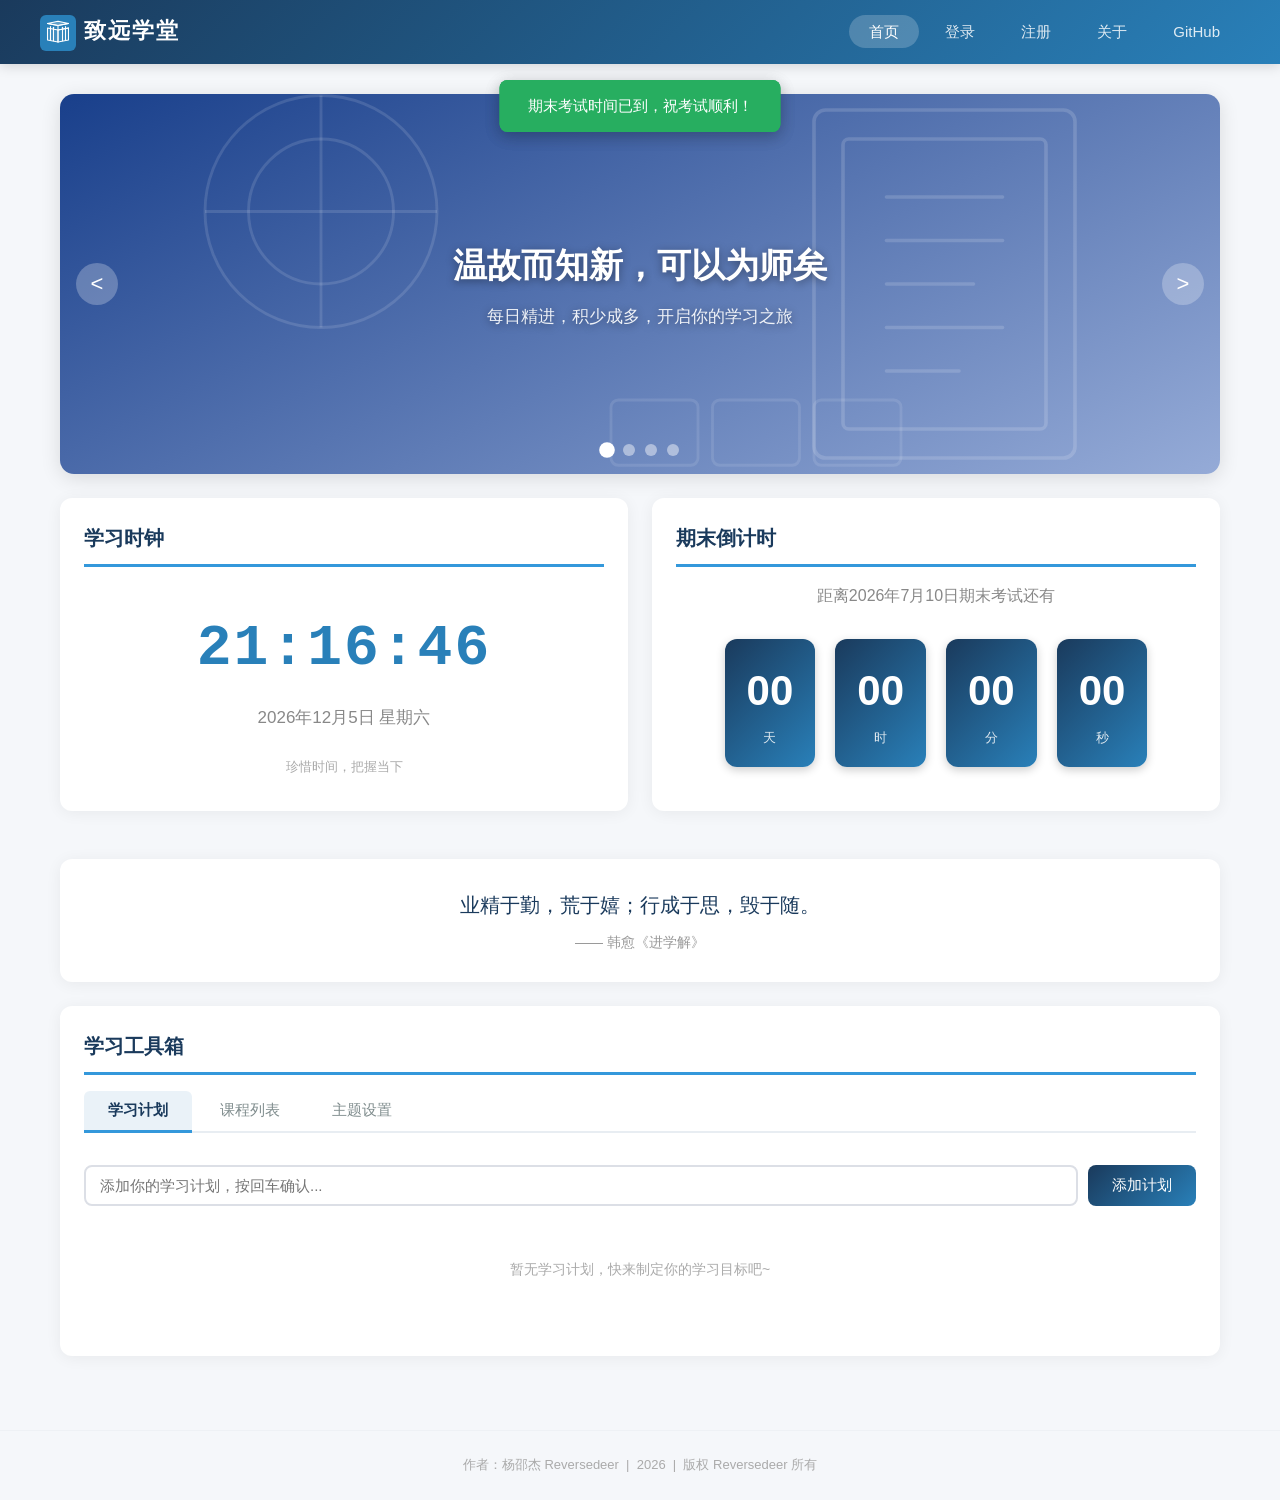
==== index.html @ 6df93d85 "JS课程综合实践作业 - 致远学堂 一个基于HTML/CSS/原生JavaScript的在线学习平台，包含4个页面： - 首页（轮播图、时钟、倒计时、Tab选项卡、学习计划、课程列表、主题切换） - " ====
<!DOCTYPE html>
<html lang="zh-CN">
<head>
  <meta charset="UTF-8">
  <meta name="viewport" content="width=device-width, initial-scale=1.0">
  <title>致远学堂 - 在线学习平台</title>
  <link rel="icon" type="image/svg+xml" href="images/logo.svg">
  <link rel="stylesheet" href="css/style.css">
</head>
<body>

  <nav class="navbar">
    <div class="logo"><img src="images/logo.svg" alt="logo" class="logo-img">致远学堂</div>
    <ul class="nav-links">
      <li><a href="index.html" class="active">首页</a></li>
      <li><a href="login.html">登录</a></li>
      <li><a href="register.html">注册</a></li>
      <li><a href="about.html">关于</a></li>
      <li><a href="https://github.com/Reversedeer/js-home" target="_blank">GitHub</a></li>
    </ul>
  </nav>

  <div class="container">

    <div class="carousel">
      <div class="slides">
        <div class="slide active">
          <div class="slide-content">
            <h3>温故而知新，可以为师矣</h3>
            <p>每日精进，积少成多，开启你的学习之旅</p>
          </div>
        </div>
        <div class="slide">
          <div class="slide-content">
            <h3>学如逆水行舟，不进则退</h3>
            <p>制定学习计划，坚持每日打卡，遇见更好的自己</p>
          </div>
        </div>
        <div class="slide">
          <div class="slide-content">
            <h3>博学之，审问之，慎思之，明辨之，笃行之</h3>
            <p>从基础到进阶，系统化掌握前端开发技能</p>
          </div>
        </div>
        <div class="slide">
          <div class="slide-content">
            <h3>千里之行，始于足下</h3>
            <p>现在就加入我们，和万千学子一起成长进步</p>
          </div>
        </div>
      </div>
      <button class="carousel-btn prev">&lt;</button>
      <button class="carousel-btn next">&gt;</button>
      <div class="carousel-dots">
        <span class="dot active"></span>
        <span class="dot"></span>
        <span class="dot"></span>
        <span class="dot"></span>
      </div>
    </div>

    <div class="home-grid" style="margin-top:24px;">
      <div class="card">
        <h2>学习时钟</h2>
        <div class="clock-display">
          <div class="time" id="clock-time">--:--:--</div>
          <div class="date" id="clock-date">----年--月--日 星期-</div>
        </div>
        <p class="card-hint">珍惜时间，把握当下</p>
      </div>

      <div class="card">
        <h2>期末倒计时</h2>
        <p style="text-align:center;color:#888;margin-bottom:10px;">距离2026年7月10日期末考试还有</p>
        <div class="countdown-display">
          <div class="count-item">
            <span class="num" id="countdown-day">00</span>
            <span class="label">天</span>
          </div>
          <div class="count-item">
            <span class="num" id="countdown-hour">00</span>
            <span class="label">时</span>
          </div>
          <div class="count-item">
            <span class="num" id="countdown-min">00</span>
            <span class="label">分</span>
          </div>
          <div class="count-item">
            <span class="num" id="countdown-sec">00</span>
            <span class="label">秒</span>
          </div>
        </div>
      </div>
    </div>

    <div class="card quote-box">
      <div class="quote-text">业精于勤，荒于嬉；行成于思，毁于随。</div>
      <div class="quote-author">—— 韩愈《进学解》</div>
    </div>

    <div class="card tabs">
      <h2>学习工具箱</h2>
      <div class="tab-nav">
        <button class="active">学习计划</button>
        <button>课程列表</button>
        <button>主题设置</button>
      </div>

      <div class="tab-panel active">
        <div class="todo-input-group">
          <input type="text" id="todo-input" placeholder="添加你的学习计划，按回车确认...">
          <button id="todo-add-btn">添加计划</button>
        </div>
        <ul class="todo-list" id="todo-list"></ul>
      </div>

      <div class="tab-panel">
        <table class="course-table">
          <thead>
            <tr><th>课程名称</th><th>课时</th><th>难度</th><th>讲师</th></tr>
          </thead>
          <tbody id="user-tbody"></tbody>
        </table>
      </div>

      <div class="tab-panel">
        <p style="margin-bottom:14px;color:#666;">选择你喜欢的页面主题色：</p>
        <div class="color-grid">
          <button class="color-btn active" data-color="#f5f7fa" style="background:#f5f7fa"></button>
          <button class="color-btn" data-color="#fef9e7" style="background:#fef9e7"></button>
          <button class="color-btn" data-color="#eaf2f8" style="background:#eaf2f8"></button>
          <button class="color-btn" data-color="#fdedec" style="background:#fdedec"></button>
          <button class="color-btn" data-color="#e8f8f5" style="background:#e8f8f5"></button>
          <button class="color-btn" data-color="#f4ecf7" style="background:#f4ecf7"></button>
        </div>
        <p style="margin-top:16px;font-size:13px;color:#aaa;">主题偏好将保存在本地浏览器中</p>
      </div>
    </div>

  </div>

  <footer class="footer">
    <p>作者：杨邵杰 Reversedeer &nbsp;|&nbsp; 2026 &nbsp;|&nbsp; 版权 Reversedeer 所有</p>
  </footer>

  <script src="js/main.js"></script>
</body>
</html>
---- css/style.css ----
:root {
  --primary-dark: #1a3a5c;
  --primary: #2980b9;
  --accent: #3498db;
  --nav-gradient: linear-gradient(135deg, #1a3a5c 0%, #2980b9 100%);
  --btn-gradient: linear-gradient(135deg, #1a3a5c, #2980b9);
}

* { margin: 0; padding: 0; box-sizing: border-box; }

body {
  font-family: 'Microsoft YaHei', 'PingFang SC', sans-serif;
  background: #f5f7fa;
  color: #2c3e50;
  line-height: 1.6;
}

.navbar {
  background: var(--nav-gradient);
  padding: 0 40px;
  display: flex;
  justify-content: space-between;
  align-items: center;
  height: 64px;
  box-shadow: 0 2px 12px rgba(0,0,0,0.15);
  position: sticky;
  top: 0;
  z-index: 1000;
}

.navbar .logo {
  color: #fff;
  font-size: 22px;
  font-weight: bold;
  letter-spacing: 2px;
}

.navbar .logo-img {
  width: 36px;
  height: 36px;
  vertical-align: middle;
  margin-right: 8px;
}

.navbar .nav-links {
  list-style: none;
  display: flex;
  gap: 6px;
}

.navbar .nav-links a {
  color: rgba(255,255,255,0.85);
  text-decoration: none;
  padding: 8px 20px;
  border-radius: 20px;
  transition: all 0.3s;
  font-size: 15px;
}

.navbar .nav-links a:hover,
.navbar .nav-links a.active {
  background: rgba(255,255,255,0.2);
  color: #fff;
}

.navbar .nav-links .nav-user {
  color: #fff;
  padding: 8px 16px;
  font-size: 14px;
}

.navbar .nav-links .nav-logout {
  background: rgba(255,255,255,0.15);
  color: #ffd5d5 !important;
  padding: 8px 16px;
  border-radius: 20px;
  font-size: 14px;
  transition: all 0.3s;
}
.navbar .nav-links .nav-logout:hover {
  background: rgba(231,76,60,0.6) !important;
  color: #fff !important;
}

.container {
  max-width: 1200px;
  margin: 0 auto;
  padding: 30px 20px;
}

.home-grid {
  display: grid;
  grid-template-columns: 1fr 1fr;
  gap: 24px;
  margin-bottom: 24px;
}

@media (max-width: 768px) {
  .home-grid { grid-template-columns: 1fr; }
  .navbar { padding: 0 15px; }
  .navbar .nav-links a { padding: 6px 12px; font-size: 13px; }
}

.card {
  background: #fff;
  border-radius: 12px;
  padding: 24px;
  box-shadow: 0 2px 16px rgba(0,0,0,0.06);
  margin-bottom: 24px;
  transition: transform 0.3s, box-shadow 0.3s;
}
.card:hover {
  transform: translateY(-2px);
  box-shadow: 0 4px 24px rgba(0,0,0,0.1);
}

.card h2 {
  font-size: 20px;
  margin-bottom: 16px;
  color: var(--primary-dark);
  padding-bottom: 10px;
  border-bottom: 3px solid var(--accent);
}

.card-hint {
  text-align: center;
  color: #aaa;
  font-size: 13px;
  margin-top: 6px;
}

.carousel {
  position: relative;
  width: 100%;
  height: 380px;
  border-radius: 14px;
  overflow: hidden;
  box-shadow: 0 4px 20px rgba(0,0,0,0.12);
}

.carousel .slides {
  width: 100%;
  height: 100%;
  position: relative;
}

.carousel .slide {
  position: absolute;
  top: 0; left: 0;
  width: 100%; height: 100%;
  display: flex;
  align-items: center;
  justify-content: center;
  font-size: 28px;
  font-weight: bold;
  color: #fff;
  opacity: 0;
  transition: opacity 0.7s ease;
}

.carousel .slide.active { opacity: 1; }

.carousel .slide:nth-child(1) { background: url('../images/slide1.svg') center/cover no-repeat; }
.carousel .slide:nth-child(2) { background: url('../images/slide2.svg') center/cover no-repeat; }
.carousel .slide:nth-child(3) { background: url('../images/slide3.svg') center/cover no-repeat; }
.carousel .slide:nth-child(4) { background: url('../images/slide4.svg') center/cover no-repeat; }

.carousel .slide .slide-content { text-align: center; text-shadow: 0 2px 8px rgba(0,0,0,0.4); }
.carousel .slide .slide-content h3 { font-size: 34px; margin-bottom: 10px; }
.carousel .slide .slide-content p { font-size: 17px; opacity: 0.9; font-weight: normal; }

.carousel .carousel-btn {
  position: absolute;
  top: 50%;
  transform: translateY(-50%);
  background: rgba(255,255,255,0.25);
  border: none;
  color: #fff;
  font-size: 22px;
  width: 42px; height: 42px;
  border-radius: 50%;
  cursor: pointer;
  transition: background 0.3s;
  z-index: 10;
}
.carousel .carousel-btn:hover { background: rgba(255,255,255,0.45); }
.carousel .carousel-btn.prev { left: 16px; }
.carousel .carousel-btn.next { right: 16px; }

.carousel .carousel-dots {
  position: absolute;
  bottom: 18px;
  left: 50%;
  transform: translateX(-50%);
  display: flex;
  gap: 10px;
  z-index: 10;
}
.carousel .carousel-dots .dot {
  width: 12px; height: 12px;
  border-radius: 50%;
  background: rgba(255,255,255,0.45);
  cursor: pointer;
  transition: all 0.3s;
}
.carousel .carousel-dots .dot.active { background: #fff; transform: scale(1.3); }

.clock-display { text-align: center; padding: 20px 0; }
.clock-display .time {
  font-size: 58px;
  font-weight: bold;
  color: var(--primary);
  font-family: 'Courier New', monospace;
  letter-spacing: 2px;
}
.clock-display .date { font-size: 17px; color: #888; margin-top: 8px; }

.countdown-display {
  display: flex;
  justify-content: center;
  gap: 20px;
  text-align: center;
  padding: 20px 0;
}
.countdown-display .count-item {
  background: var(--btn-gradient);
  color: #fff;
  padding: 18px 22px;
  border-radius: 12px;
  min-width: 80px;
  box-shadow: 0 3px 10px rgba(0,0,0,0.2);
}
.countdown-display .count-item .num { font-size: 42px; font-weight: bold; display: block; }
.countdown-display .count-item .label { font-size: 13px; opacity: 0.85; margin-top: 4px; }

.tabs .tab-nav {
  display: flex;
  gap: 4px;
  border-bottom: 2px solid #e8edf2;
  margin-bottom: 16px;
}
.tabs .tab-nav button {
  padding: 10px 24px;
  border: none;
  background: none;
  cursor: pointer;
  font-size: 15px;
  color: #7f8c8d;
  transition: all 0.3s;
  border-bottom: 3px solid transparent;
  margin-bottom: -2px;
  border-radius: 6px 6px 0 0;
}
.tabs .tab-nav button:hover { color: var(--primary); background: #f0f4f8; }
.tabs .tab-nav button.active {
  color: var(--primary-dark);
  border-bottom-color: var(--accent);
  font-weight: bold;
  background: #eaf2f8;
}
.tabs .tab-panel { display: none; padding: 16px 0; }
.tabs .tab-panel.active { display: block; }

.todo-input-group { display: flex; gap: 10px; margin-bottom: 16px; }
.todo-input-group input {
  flex: 1;
  padding: 10px 14px;
  border: 2px solid #dcdfe6;
  border-radius: 8px;
  font-size: 15px;
  outline: none;
  transition: border-color 0.3s;
}
.todo-input-group input:focus { border-color: var(--primary); }
.todo-input-group button {
  padding: 10px 24px;
  background: var(--btn-gradient);
  color: #fff;
  border: none;
  border-radius: 8px;
  cursor: pointer;
  font-size: 15px;
  transition: opacity 0.3s;
}
.todo-input-group button:hover { opacity: 0.85; }

.todo-list { list-style: none; max-height: 300px; overflow-y: auto; }
.todo-list li {
  display: flex;
  justify-content: space-between;
  align-items: center;
  padding: 11px 16px;
  margin-bottom: 8px;
  background: #f8fafc;
  border-radius: 8px;
  border-left: 4px solid var(--primary);
  transition: all 0.3s;
  cursor: pointer;
}
.todo-list li:hover { background: #eef3f8; transform: translateX(3px); }
.todo-list li.completed { opacity: 0.5; border-left-color: #bdc3c7; }
.todo-list li.completed span { text-decoration: line-through; }
.todo-list li .del-btn {
  background: #e74c3c;
  color: #fff;
  border: none;
  padding: 4px 12px;
  border-radius: 6px;
  cursor: pointer;
  font-size: 13px;
  transition: opacity 0.3s;
}
.todo-list li .del-btn:hover { opacity: 0.8; }
.todo-empty { text-align: center; color: #aaa; padding: 36px 0; font-size: 14px; }

.course-table { width: 100%; border-collapse: collapse; margin-bottom: 16px; }
.course-table th, .course-table td {
  padding: 12px 14px;
  text-align: left;
  border-bottom: 1px solid #eee;
}
.course-table th { background: #f0f4f8; color: var(--primary-dark); font-weight: bold; }
.course-table tr:hover { background: #f8fafc; }
.course-table .level-badge {
  padding: 3px 12px;
  border-radius: 14px;
  font-size: 12px;
  color: #fff;
}
.level-beginner { background: #27ae60; }
.level-intermediate { background: #2980b9; }
.level-advanced { background: #8e44ad; }

.color-grid { display: flex; gap: 14px; flex-wrap: wrap; }
.color-grid .color-btn {
  width: 50px; height: 50px;
  border-radius: 50%;
  border: 3px solid transparent;
  cursor: pointer;
  transition: all 0.3s;
  box-shadow: 0 2px 6px rgba(0,0,0,0.1);
}
.color-grid .color-btn:hover { transform: scale(1.12); }
.color-grid .color-btn.active { border-color: var(--primary-dark); box-shadow: 0 2px 12px rgba(0,0,0,0.2); }

.quote-box { text-align: center; padding: 28px 24px; }
.quote-box .quote-text {
  font-size: 20px;
  color: var(--primary-dark);
  margin-bottom: 8px;
  line-height: 1.8;
}
.quote-box .quote-author { font-size: 14px; color: #999; }

.about-desc {
  font-size: 16px;
  color: #555;
  line-height: 1.9;
  text-indent: 2em;
}

.knowledge-grid {
  display: grid;
  grid-template-columns: repeat(2, 1fr);
  gap: 16px;
}
@media (max-width: 768px) {
  .knowledge-grid { grid-template-columns: 1fr; }
}

.knowledge-item {
  background: #f8fafc;
  border-radius: 10px;
  padding: 18px;
  border-left: 4px solid var(--accent);
}
.knowledge-item p {
  font-size: 13px;
  color: #888;
  line-height: 1.7;
  margin-top: 8px;
}

.k-badge {
  display: inline-block;
  padding: 4px 14px;
  border-radius: 14px;
  font-size: 14px;
  font-weight: bold;
  color: #fff;
}
.k-loop { background: #e74c3c; }
.k-branch { background: #8e44ad; }
.k-func { background: #2980b9; }
.k-array { background: #27ae60; }
.k-bom { background: #e67e22; }
.k-event { background: #2c3e50; }
.k-dom { background: #c0392b; }

.project-info p {
  font-size: 15px;
  color: #555;
  padding: 8px 0;
  border-bottom: 1px dashed #eee;
}
.project-info p:last-child { border-bottom: none; }

.form-page {
  min-height: calc(100vh - 64px);
  display: flex;
  align-items: center;
  justify-content: center;
  background: linear-gradient(135deg, #1a3a5c0d 0%, #2980b90d 100%);
}

.form-card {
  background: #fff;
  border-radius: 16px;
  padding: 44px 40px;
  width: 420px;
  box-shadow: 0 10px 40px rgba(0,0,0,0.1);
}

.form-card h2 {
  text-align: center;
  margin-bottom: 28px;
  color: var(--primary-dark);
  font-size: 26px;
}

.form-group { margin-bottom: 20px; position: relative; }

.form-group label {
  display: block;
  margin-bottom: 6px;
  font-weight: 500;
  color: #555;
  font-size: 14px;
}

.form-group input {
  width: 100%;
  padding: 12px 14px;
  border: 2px solid #dcdfe6;
  border-radius: 8px;
  font-size: 15px;
  outline: none;
  transition: border-color 0.3s;
  background: #fafbfc;
}
.form-group input:focus { border-color: var(--primary); background: #fff; }
.form-group input.error { border-color: #e74c3c; }
.form-group input.success { border-color: #27ae60; }

.form-group .error-msg {
  color: #e74c3c;
  font-size: 12px;
  margin-top: 4px;
  display: none;
}
.form-group .error-msg.show { display: block; }

.form-card .submit-btn {
  width: 100%;
  padding: 14px;
  background: var(--btn-gradient);
  color: #fff;
  border: none;
  border-radius: 8px;
  font-size: 16px;
  cursor: pointer;
  transition: all 0.3s;
  margin-top: 10px;
  letter-spacing: 2px;
}
.form-card .submit-btn:hover {
  opacity: 0.88;
  transform: translateY(-1px);
  box-shadow: 0 6px 18px rgba(0,0,0,0.2);
}

.form-card .form-footer { text-align: center; margin-top: 20px; font-size: 14px; color: #888; }
.form-card .form-footer a { color: var(--primary); text-decoration: none; font-weight: 500; }

.toast {
  position: fixed;
  top: 80px;
  left: 50%;
  transform: translateX(-50%);
  padding: 14px 28px;
  border-radius: 8px;
  color: #fff;
  font-size: 15px;
  z-index: 9999;
  animation: toastIn 0.3s ease;
  box-shadow: 0 4px 16px rgba(0,0,0,0.15);
}
.toast.success { background: #27ae60; }
.toast.error { background: #e74c3c; }

@keyframes toastIn {
  from { opacity: 0; transform: translateX(-50%) translateY(-20px); }
  to { opacity: 1; transform: translateX(-50%) translateY(0); }
}

.footer {
  text-align: center;
  padding: 24px;
  color: #aaa;
  font-size: 13px;
  border-top: 1px solid #eef1f5;
  margin-top: 20px;
}

::-webkit-scrollbar { width: 6px; }
::-webkit-scrollbar-track { background: transparent; }
::-webkit-scrollbar-thumb { background: #c4cdd5; border-radius: 3px; }
::-webkit-scrollbar-thumb:hover { background: #a0aab5; }
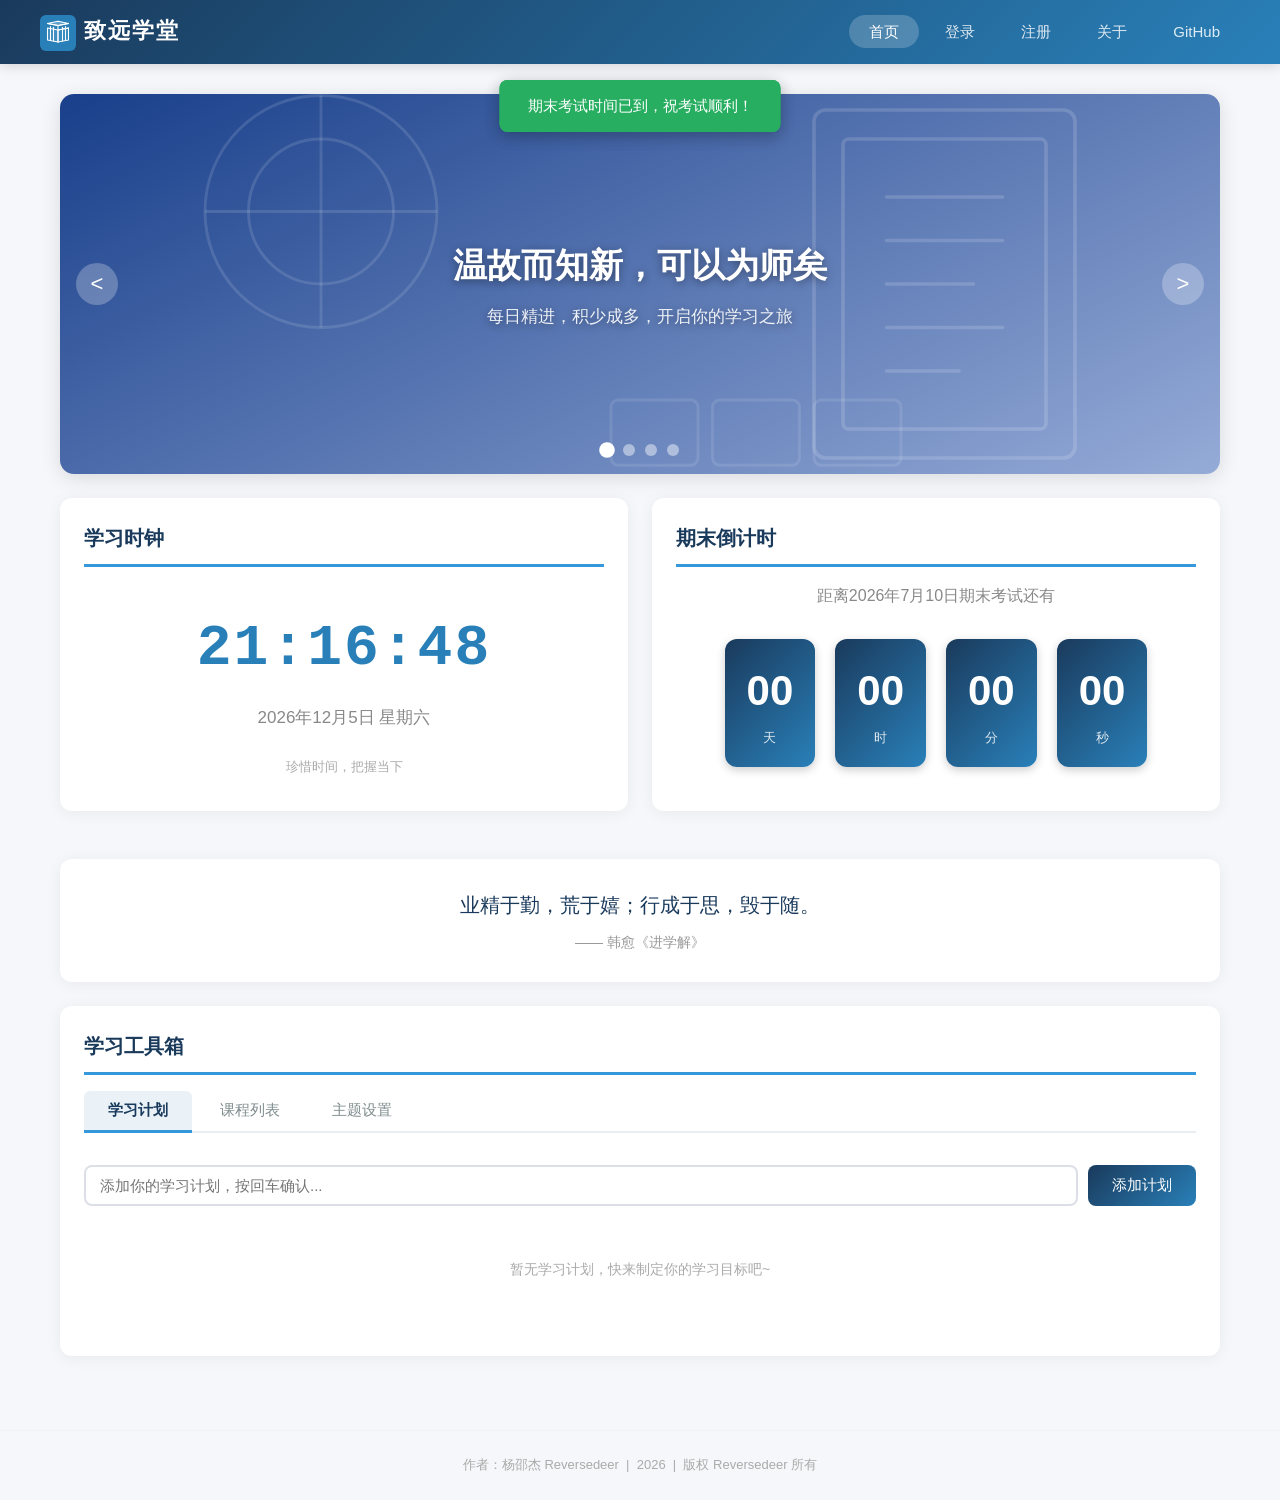
==== commit ed7fefbb: "更新仓库名和GitHub链接为js-web Co-Authored-By: Claude Opus 4.7 <noreply@anthropic.com>" ====
--- a/index.html
+++ b/index.html
@@ -16,7 +16,7 @@
       <li><a href="login.html">登录</a></li>
       <li><a href="register.html">注册</a></li>
       <li><a href="about.html">关于</a></li>
-      <li><a href="https://github.com/Reversedeer/js-home" target="_blank">GitHub</a></li>
+      <li><a href="https://github.com/Reversedeer/js-web" target="_blank">GitHub</a></li>
     </ul>
   </nav>
 
